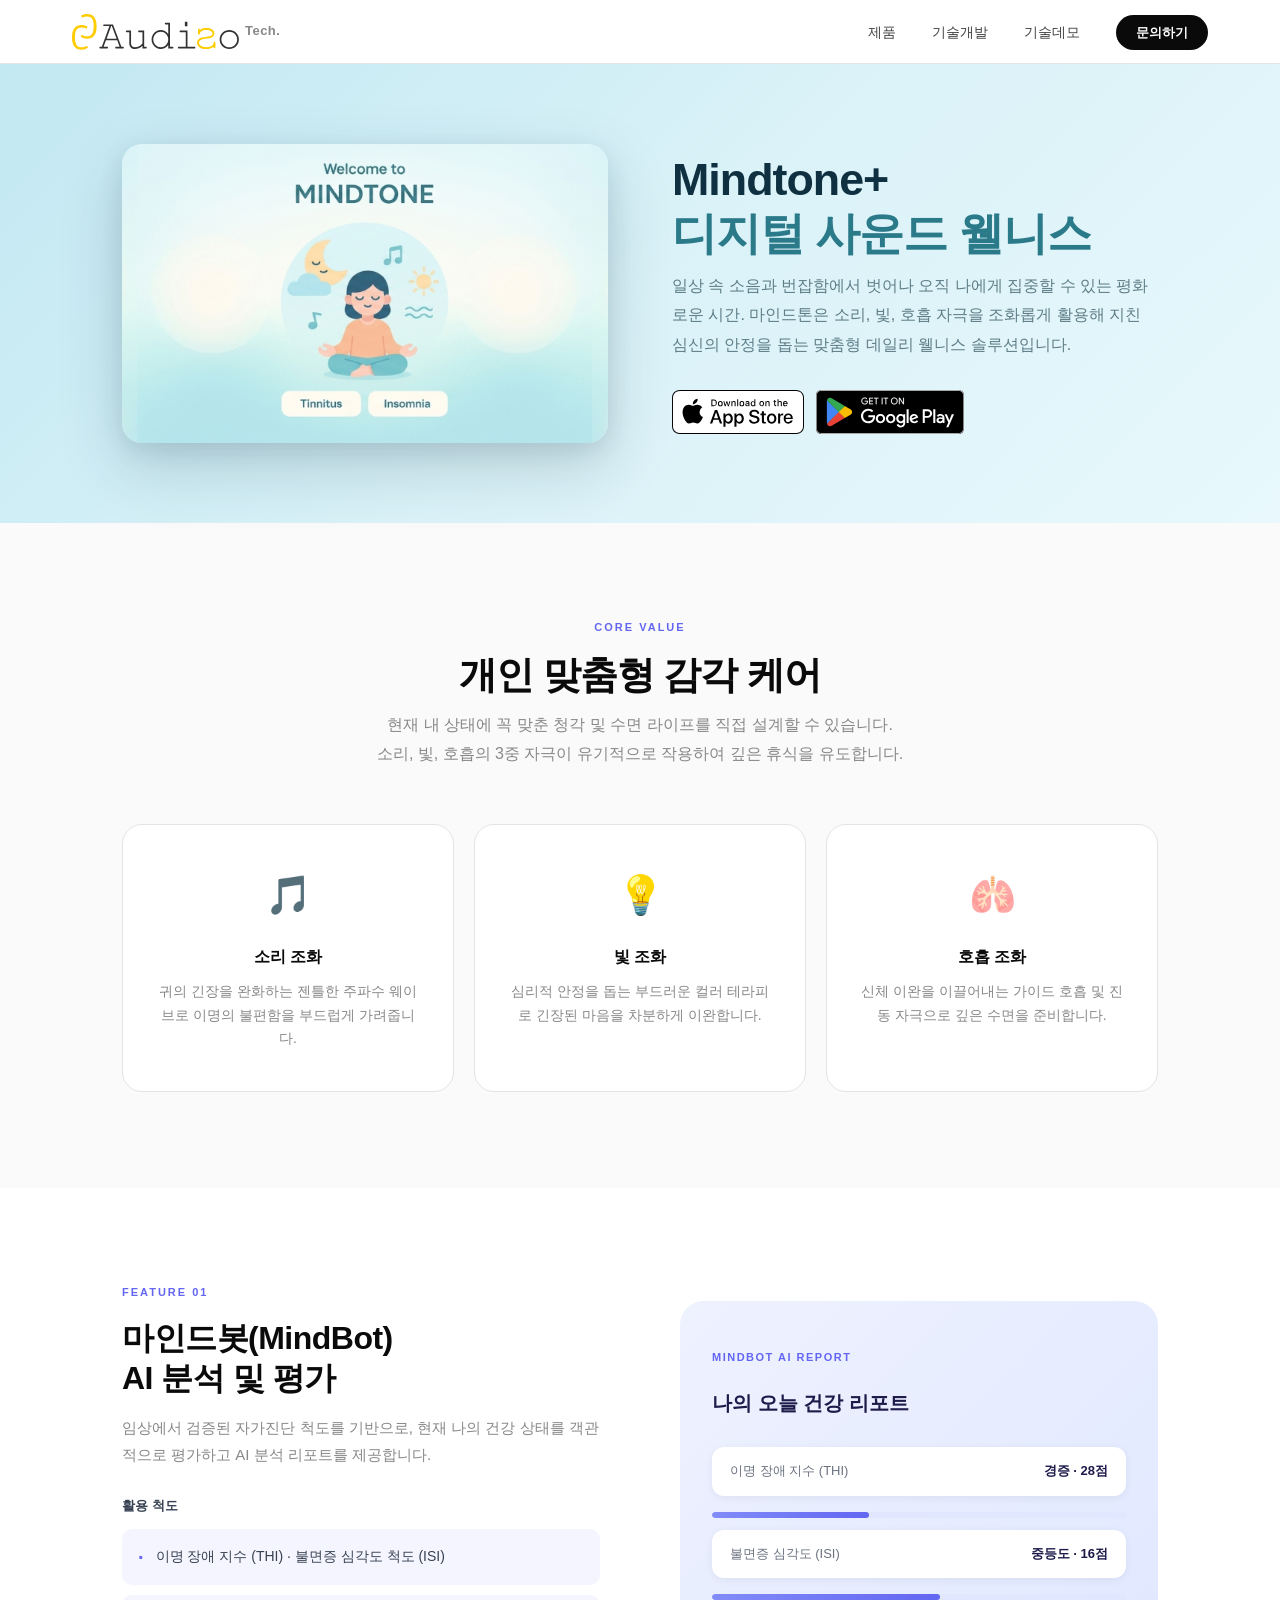
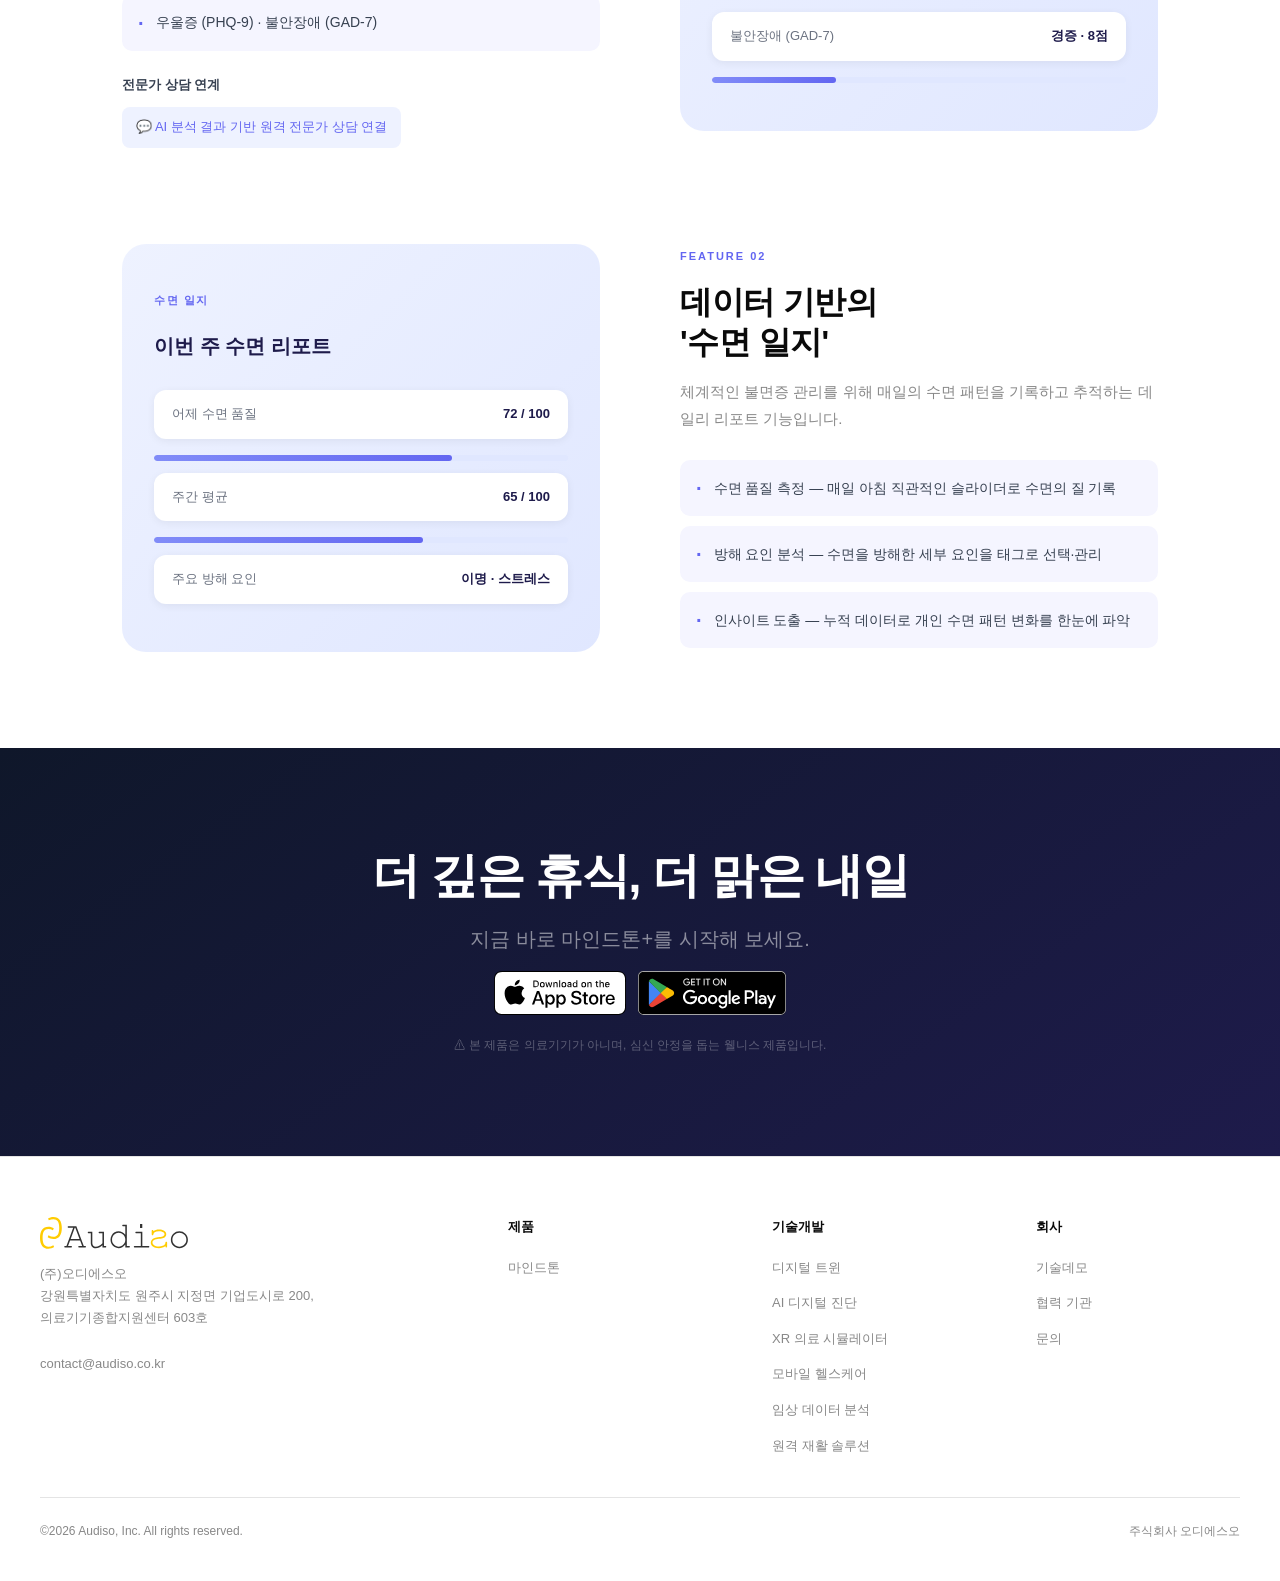
==== products/prod_mindtone.html @ 91a3b025 "Refactor product pages with shared CSS and update Mindtone hero/CTA - Extract shared product page st" ====
<!DOCTYPE html>
<html lang="ko">
<head>
  <meta charset="UTF-8" />
  <meta name="viewport" content="width=device-width, initial-scale=1.0" />
  <title>마인드톤 플러스 — Audiso</title>
  <link rel="stylesheet" href="../css/style.css" />
  <link rel="stylesheet" href="css/products.css" />
  <style>
    /* ── 히어로 ── */
    .mt-hero {
      background: linear-gradient(135deg, #c2e8f2 0%, #daf2f8 50%, #e8f8fc 100%);
      color: #1a3d4a;
      padding: 80px 20px;
    }
    .mt-hero .prod-hero-inner { align-items: center; }
    .mt-hero .prod-hero-img {
      border-radius: 20px;
      box-shadow: 0 24px 64px rgba(15, 48, 64, 0.18), 0 8px 24px rgba(15, 48, 64, 0.1);
    }
    .mt-hero .detail-back { color: rgba(26,61,74,0.45); }
    .mt-hero .detail-back:hover { color: #1a3d4a; }
    .mt-hero h1 {
      font-size: clamp(30px, 3.5vw, 46px); font-weight: 800;
      letter-spacing: -1px; line-height: 1.2; margin-bottom: 10px; color: #0f3040;
    }
    .mt-hero h1 span { color: #2b7a8a; }
    .mt-hero-desc {
      font-size: 16px; color: rgba(26,61,74,0.65);
      line-height: 1.85; margin-bottom: 30px;
    }
    .mt-store-btns { display: flex; gap: 12px; flex-wrap: wrap; align-items: center; }
    .mt-store-btn { display: inline-block; transition: opacity 0.2s; }
    .mt-store-btn:hover { opacity: 0.8; }
    .mt-store-btn img { height: 44px; display: block; }

    /* ── Core Value ── */
    .section-core { background: #fafafa; }
    .section-core .prod-eyebrow { color: #6366f1; }
    .prod-card.icon:hover { box-shadow: 0 8px 32px rgba(99,102,241,0.1); }

    /* ── Features ── */
    .section-features .prod-eyebrow { color: #6366f1; }
    .section-features .prod-split { margin-bottom: 96px; }
    .section-features .prod-split:last-child { margin-bottom: 0; }
    .section-features .prod-split-text p { margin-bottom: 28px; }
    .mt-scale-list { display: flex; flex-direction: column; gap: 10px; }
    .mt-scale-item {
      display: flex; align-items: center; gap: 12px;
      font-size: 14px; color: #374151;
      background: #f5f5ff; border-radius: 10px; padding: 12px 16px;
    }
    .mt-scale-item::before { content: "·"; color: #6366f1; font-size: 20px; font-weight: 700; flex-shrink: 0; }
    .mt-sub-title { font-size: 13px; font-weight: 700; color: #374151; margin: 24px 0 12px; }
    .mt-expert-tag {
      display: inline-flex; align-items: center; gap: 8px;
      font-size: 13px; color: #6366f1;
      background: #eef2ff; border-radius: 8px; padding: 10px 14px;
    }
    .mt-visual {
      background: linear-gradient(135deg, #eef2ff 0%, #e0e7ff 100%);
      border-radius: 24px; padding: 48px 32px;
      display: flex; flex-direction: column; gap: 12px;
      min-height: 340px; justify-content: center;
    }
    .mt-visual-tag {
      font-size: 11px; font-weight: 700; letter-spacing: 1.5px; text-transform: uppercase;
      color: #6366f1; margin-bottom: 8px;
    }
    .mt-visual-title { font-size: 20px; font-weight: 800; color: #1e1b4b; margin-bottom: 16px; }
    .mt-sleep-row {
      background: var(--white); border-radius: 12px; padding: 14px 18px;
      display: flex; justify-content: space-between; align-items: center;
      font-size: 13px; box-shadow: 0 2px 8px rgba(0,0,0,0.06);
    }
    .mt-sleep-row-label { color: #6b7280; font-weight: 500; }
    .mt-sleep-row-val { font-weight: 700; color: #1e1b4b; }
    .mt-bar-wrap { margin-top: 4px; }
    .mt-bar { height: 6px; background: #e0e7ff; border-radius: 99px; overflow: hidden; }
    .mt-bar-fill { height: 100%; background: linear-gradient(90deg, #818cf8, #6366f1); border-radius: 99px; }

    /* ── CTA ── */
    .mt-cta {
      background: linear-gradient(145deg, #0f172a 0%, #1e1b4b 100%);
      color: var(--white); padding: 100px 32px; text-align: center;
    }
    .mt-cta h2 {
      font-size: clamp(28px, 4vw, 48px); font-weight: 800;
      letter-spacing: -1.5px; line-height: 1.15; margin-bottom: 20px;
    }
    .mt-cta-sub { font-size: 20px; color: rgba(255,255,255,0.5); margin-bottom: 16px; }
    .mt-cta .mt-store-btns { justify-content: center; margin-bottom: 0; }
    .mt-disclaimer {
      margin-top: 20px; font-size: 12px; color: rgba(255,255,255,0.3);
      line-height: 1.7; margin-left: auto; margin-right: auto;
    }

    /* ── 반응형 ── */
    @media (max-width: 860px) {
      .section-features .prod-split { margin-bottom: 64px; }
    }
    @media (max-width: 600px) {
      .mt-hero { padding: 80px 0; }
      .mt-cta { padding: 72px 20px; }
      .mt-store-btns { flex-direction: column; }
    }
  </style>
</head>
<body>

  <nav></nav>

  <!-- 히어로 -->
  <section class="mt-hero">
    <div class="prod-hero-inner">
      <div class="prod-hero-img">
        <img src="../images/img_prod_mt.jpg" alt="마인드톤 플러스" />
      </div>
      <div>
        <h1>Mindtone+<br /><span>디지털 사운드 웰니스</span></h1>
          <p class="mt-hero-desc">일상 속 소음과 번잡함에서 벗어나 오직 나에게 집중할 수 있는 평화로운 시간. 마인드톤은 소리, 빛, 호흡 자극을 조화롭게 활용해 지친 심신의 안정을 돕는 맞춤형 데일리 웰니스 솔루션입니다.</p>
          <div class="mt-store-btns">
            <a href="#" class="mt-store-btn">
              <img src="../images/Download_on_the_App_Store_Badge.svg" alt="Download on the App Store" />
            </a>
            <a href="#" class="mt-store-btn">
              <img src="../images/GetItOnGooglePlay_Badge.svg" alt="Get it on Google Play" />
            </a>
          </div>
      </div>
      
    </div>
  </section>

  <!-- Section 1. Core Value -->
  <section class="section-core prod-section">
    <div class="prod-wrap">
      <div class="prod-header-center">
        <div class="prod-eyebrow">Core Value</div>
        <h2 class="prod-section-title">개인 맞춤형 감각 케어</h2>
        <p class="prod-section-desc">현재 내 상태에 꼭 맞춘 청각 및 수면 라이프를 직접 설계할 수 있습니다.</br> 소리, 빛, 호흡의 3중 자극이 유기적으로 작용하여 깊은 휴식을 유도합니다.</p>
      </div>
      <div class="prod-grid-3">
        <div class="prod-card icon">
          <div class="prod-card-icon">🎵</div>
          <h3>소리 조화</h3>
          <p>귀의 긴장을 완화하는 젠틀한 주파수 웨이브로 이명의 불편함을 부드럽게 가려줍니다.</p>
        </div>
        <div class="prod-card icon">
          <div class="prod-card-icon">💡</div>
          <h3>빛 조화</h3>
          <p>심리적 안정을 돕는 부드러운 컬러 테라피로 긴장된 마음을 차분하게 이완합니다.</p>
        </div>
        <div class="prod-card icon">
          <div class="prod-card-icon">🫁</div>
          <h3>호흡 조화</h3>
          <p>신체 이완을 이끌어내는 가이드 호흡 및 진동 자극으로 깊은 수면을 준비합니다.</p>
        </div>
      </div>
    </div>
  </section>

  <!-- Section 2. Key Features -->
  <section class="section-features prod-section">
    <div class="prod-wrap">

      <!-- Feature 01 -->
      <div class="prod-split">
        <div class="prod-split-text">
          <div class="prod-eyebrow">Feature 01</div>
          <h2>마인드봇(MindBot)<br />AI 분석 및 평가</h2>
          <p>임상에서 검증된 자가진단 척도를 기반으로, 현재 나의 건강 상태를 객관적으로 평가하고 AI 분석 리포트를 제공합니다.</p>
          <div class="mt-sub-title">활용 척도</div>
          <div class="mt-scale-list">
            <div class="mt-scale-item">이명 장애 지수 (THI) · 불면증 심각도 척도 (ISI)</div>
            <div class="mt-scale-item">우울증 (PHQ-9) · 불안장애 (GAD-7)</div>
          </div>
          <div class="mt-sub-title">전문가 상담 연계</div>
          <div class="mt-expert-tag">💬 AI 분석 결과 기반 원격 전문가 상담 연결</div>
        </div>
        <div class="mt-visual">
          <div class="mt-visual-tag">MindBot AI Report</div>
          <div class="mt-visual-title">나의 오늘 건강 리포트</div>
          <div class="mt-sleep-row">
            <span class="mt-sleep-row-label">이명 장애 지수 (THI)</span>
            <span class="mt-sleep-row-val">경증 · 28점</span>
          </div>
          <div class="mt-bar-wrap">
            <div class="mt-bar"><div class="mt-bar-fill" style="width:38%"></div></div>
          </div>
          <div class="mt-sleep-row">
            <span class="mt-sleep-row-label">불면증 심각도 (ISI)</span>
            <span class="mt-sleep-row-val">중등도 · 16점</span>
          </div>
          <div class="mt-bar-wrap">
            <div class="mt-bar"><div class="mt-bar-fill" style="width:55%"></div></div>
          </div>
          <div class="mt-sleep-row">
            <span class="mt-sleep-row-label">불안장애 (GAD-7)</span>
            <span class="mt-sleep-row-val">경증 · 8점</span>
          </div>
          <div class="mt-bar-wrap">
            <div class="mt-bar"><div class="mt-bar-fill" style="width:30%"></div></div>
          </div>
        </div>
      </div>

      <!-- Feature 02 -->
      <div class="prod-split reverse">
        <div class="prod-split-text">
          <div class="prod-eyebrow">Feature 02</div>
          <h2>데이터 기반의<br />'수면 일지'</h2>
          <p>체계적인 불면증 관리를 위해 매일의 수면 패턴을 기록하고 추적하는 데일리 리포트 기능입니다.</p>
          <div class="mt-scale-list">
            <div class="mt-scale-item">수면 품질 측정 — 매일 아침 직관적인 슬라이더로 수면의 질 기록</div>
            <div class="mt-scale-item">방해 요인 분석 — 수면을 방해한 세부 요인을 태그로 선택·관리</div>
            <div class="mt-scale-item">인사이트 도출 — 누적 데이터로 개인 수면 패턴 변화를 한눈에 파악</div>
          </div>
        </div>
        <div class="mt-visual">
          <div class="mt-visual-tag">수면 일지</div>
          <div class="mt-visual-title">이번 주 수면 리포트</div>
          <div class="mt-sleep-row">
            <span class="mt-sleep-row-label">어제 수면 품질</span>
            <span class="mt-sleep-row-val">72 / 100</span>
          </div>
          <div class="mt-bar-wrap">
            <div class="mt-bar"><div class="mt-bar-fill" style="width:72%"></div></div>
          </div>
          <div class="mt-sleep-row">
            <span class="mt-sleep-row-label">주간 평균</span>
            <span class="mt-sleep-row-val">65 / 100</span>
          </div>
          <div class="mt-bar-wrap">
            <div class="mt-bar"><div class="mt-bar-fill" style="width:65%"></div></div>
          </div>
          <div class="mt-sleep-row">
            <span class="mt-sleep-row-label">주요 방해 요인</span>
            <span class="mt-sleep-row-val">이명 · 스트레스</span>
          </div>
        </div>
      </div>

    </div>
  </section>

  <!-- CTA -->
  <section class="mt-cta">
    <h2>더 깊은 휴식, 더 맑은 내일</h2>
    <p class="mt-cta-sub">지금 바로 마인드톤+를 시작해 보세요.</p>
    <div class="mt-store-btns">
      <a href="#" class="mt-store-btn">
        <img src="../images/Download_on_the_App_Store_Badge.svg" alt="Download on the App Store" />
      </a>
      <a href="#" class="mt-store-btn">
        <img src="../images/GetItOnGooglePlay_Badge.svg" alt="Get it on Google Play" />
      </a>
    </div>
    <p class="mt-disclaimer">⚠ 본 제품은 의료기기가 아니며, 심신 안정을 돕는 웰니스 제품입니다.</p>
  </section>

  <footer></footer>
  <script src="../js/components.js"></script>
</body>
</html>
---- css/style.css ----
*, *::before, *::after { box-sizing: border-box; margin: 0; padding: 0; }

:root {
  --black: #0a0a0a;
  --white: #ffffff;
  --gray-50: #f9f9f9;
  --gray-100: #f2f2f2;
  --gray-200: #e4e4e4;
  --gray-500: #888888;
  --gray-700: #444444;
  --accent: #F5B600;
  --accent-dark: #C99200;
  --radius: 12px;
  --font: 'Pretendard', 'Noto Sans KR', -apple-system, BlinkMacSystemFont, sans-serif;
}

html { scroll-behavior: smooth; }

body {
  font-family: var(--font);
  color: var(--black);
  background: var(--white);
  line-height: 1.6;
  -webkit-font-smoothing: antialiased;
}

/* ── NAV ── */
nav {
  position: sticky;
  top: 0;
  z-index: 100;
  background: rgba(255,255,255,0.92);
  backdrop-filter: blur(12px);
  border-bottom: 1px solid var(--gray-200);
  height: 64px;
  display: flex;
  align-items: center;
}

.nav-inner {
  max-width: 1200px;
  width: 100%;
  margin: 0 auto;
  padding: 0 32px;
  display: flex;
  align-items: center;
  justify-content: space-between;
}

.logo {
  display: flex;
  align-items: center;
  text-decoration: none;
  flex-shrink: 0;
}

.logo img {
  height: 36px;
  width: auto;
  display: block;
}

.footer-brand .logo img { height: 32px; }

.logo-tag {
  font-size: 13px;
  font-weight: 700;
  letter-spacing: 0.5px;
  color: var(--gray-500);
  margin-left: 6px;
}

.nav-links {
  display: flex;
  gap: 36px;
  list-style: none;
}

.nav-links a {
  font-size: 14px;
  font-weight: 500;
  color: var(--gray-700);
  text-decoration: none;
  transition: color 0.2s;
}

.nav-links a:hover { color: var(--black); }

.nav-cta {
  background: var(--black);
  color: var(--white) !important;
  padding: 10px 20px;
  border-radius: 100px;
  font-size: 13px !important;
  font-weight: 600 !important;
  transition: background 0.2s !important;
}

.nav-cta:hover { background: var(--gray-700) !important; }

/* ── 햄버거 버튼 ── */
.nav-hamburger {
  display: none;
  flex-direction: column;
  justify-content: center;
  gap: 5px;
  width: 40px;
  height: 40px;
  padding: 8px;
  background: none;
  border: none;
  cursor: pointer;
  border-radius: 8px;
  transition: background 0.2s;
}
.nav-hamburger:hover { background: var(--gray-100); }
.nav-hamburger span {
  display: block;
  width: 100%;
  height: 2px;
  background: var(--black);
  border-radius: 2px;
  transition: transform 0.3s, opacity 0.3s;
  transform-origin: center;
}
.nav-hamburger.open span:nth-child(1) { transform: translateY(7px) rotate(45deg); }
.nav-hamburger.open span:nth-child(2) { opacity: 0; transform: scaleX(0); }
.nav-hamburger.open span:nth-child(3) { transform: translateY(-7px) rotate(-45deg); }

/* ── 모바일 드로어 & 오버레이 ── */
.nav-overlay {
  display: none;
  position: fixed;
  inset: 0;
  background: rgba(0,0,0,0.35);
  z-index: 200;
  opacity: 0;
  pointer-events: none;
  transition: opacity 0.3s;
}
.nav-overlay.open { opacity: 1; pointer-events: auto; }

.nav-drawer {
  display: none;
  position: fixed;
  top: 0;
  right: 0;
  width: 72vw;
  max-width: 300px;
  height: 100dvh;
  background: var(--white);
  z-index: 201;
  padding: 80px 32px 40px;
  transform: translateX(100%);
  transition: transform 0.35s cubic-bezier(0.4,0,0.2,1);
  box-shadow: -4px 0 24px rgba(0,0,0,0.12);
}
.nav-drawer.open { transform: translateX(0); }
.nav-drawer ul {
  list-style: none;
  display: flex;
  flex-direction: column;
  gap: 0;
}
.nav-drawer ul li { border-bottom: 1px solid var(--gray-200); }
.nav-drawer ul li:first-child { border-top: 1px solid var(--gray-200); }
.nav-drawer ul li a {
  display: block;
  padding: 18px 4px;
  font-size: 16px;
  font-weight: 500;
  color: var(--gray-700);
  text-decoration: none;
  transition: color 0.2s;
}
.nav-drawer ul li a:hover { color: var(--black); }

/* ── HERO ── */
.hero-wrap {
  position: relative;
  overflow: hidden;
  min-height: 92vh;
}

.hero-video {
  position: absolute;
  inset: 0;
  width: 100%;
  height: 100%;
  object-fit: cover;
  z-index: 0;
}

.hero-vignette {
  position: absolute;
  inset: 0;
  z-index: 1;
  background: radial-gradient(ellipse at center,
    rgba(0,0,0,0.15) 0%,
    rgba(0,0,0,0.55) 60%,
    rgba(0,0,0,0.82) 100%);
}

.hero-scanlines {
  position: absolute;
  inset: 0;
  z-index: 2;
  background: repeating-linear-gradient(
    to bottom,
    transparent 0px,
    transparent 3px,
    rgba(0,0,0,0.08) 3px,
    rgba(0,0,0,0.08) 4px
  );
  pointer-events: none;
}

.hero {
  position: relative;
  z-index: 3;
  min-height: 92vh;
  display: flex;
  align-items: flex-start;
  padding: 140px 32px 180px;
  max-width: 1200px;
  margin: 0 auto;
}

.hero-content { max-width: 780px; }

.hero-tag {
  display: inline-block;
  font-size: 12px;
  font-weight: 700;
  letter-spacing: 2px;
  text-transform: uppercase;
  color: var(--accent);
  margin-bottom: 28px;
}

.hero h1 {
  font-size: clamp(44px, 6vw, 80px);
  font-weight: 800;
  line-height: 1.08;
  letter-spacing: -2px;
  color: var(--white);
  margin-bottom: 28px;
  text-shadow: 0 2px 20px rgba(0,0,0,0.3);
}

.hero h1 em {
  font-style: normal;
  color: var(--accent);
}

.hero p {
  font-size: 18px;
  color: rgba(255,255,255,0.82);
  max-width: 560px;
  margin-bottom: 44px;
  line-height: 1.75;
}

.hero-actions {
  display: flex;
  gap: 16px;
  align-items: center;
  flex-wrap: wrap;
}

.hero .btn-ghost {
  color: var(--white);
}

.hero .btn-ghost:hover {
  color: var(--accent);
}

/* ── BUTTONS ── */
.btn-primary {
  background: var(--black);
  color: var(--white);
  padding: 16px 32px;
  border-radius: 100px;
  font-size: 15px;
  font-weight: 600;
  text-decoration: none;
  transition: background 0.2s, transform 0.15s;
  display: inline-block;
}

.btn-primary:hover { background: var(--gray-700); transform: translateY(-1px); }

.btn-ghost {
  color: var(--black);
  font-size: 15px;
  font-weight: 600;
  text-decoration: none;
  display: flex;
  align-items: center;
  gap: 8px;
  transition: gap 0.2s;
}

.btn-ghost:hover { gap: 14px; }

.btn-accent {
  background: var(--accent);
  color: var(--black);
  padding: 16px 36px;
  border-radius: 100px;
  font-size: 15px;
  font-weight: 700;
  text-decoration: none;
  display: inline-block;
  transition: background 0.2s, transform 0.15s;
}

.btn-accent:hover { background: var(--accent-dark); transform: translateY(-1px); }

/* ── STATS ── */
.stats {
  position: absolute;
  bottom: 0;
  left: 0;
  right: 0;
  z-index: 2;
}

.stats-inner {
  max-width: 1200px;
  margin: 0 auto;
  padding: 0 32px;
  display: grid;
  grid-template-columns: repeat(3, 1fr);
}

.stat {
  padding: 32px 0;
  text-align: center;
}

.stat-number {
  font-size: 40px;
  font-weight: 800;
  letter-spacing: -2px;
  line-height: 1;
  margin-bottom: 6px;
  color: var(--white);
}

.stat-label {
  font-size: 13px;
  color: rgba(255,255,255,0.6);
  font-weight: 500;
}

/* ── SECTION COMMON ── */
section { padding: 100px 32px; }

.section-inner { max-width: 1200px; margin: 0 auto; }

.section-label {
  font-size: 12px;
  font-weight: 700;
  letter-spacing: 2px;
  text-transform: uppercase;
  color: var(--gray-500);
  margin-bottom: 20px;
}

.section-title {
  font-size: clamp(24px, 3vw, 40px);
  font-weight: 800;
  letter-spacing: -1.5px;
  line-height: 1.1;
  margin-bottom: 56px;
}

/* ── SERVICES ── */
.services-grid {
  display: grid;
  grid-template-columns: repeat(3, 1fr);
  gap: 20px;
}

.service-card {
  position: relative;
  padding: 48px 40px;
  border-radius: 0;
  background-size: cover;
  background-position: center;
  overflow: hidden;
  transition: box-shadow 0.2s, transform 0.15s;
}

.service-card::before {
  content: '';
  position: absolute;
  inset: 0;
  background: rgba(10,10,10,0.72);
  transition: background 0.3s;
}

.service-card:hover::before {
  background: rgba(10,10,10,0.58);
}

.service-card:hover {
  transform: translateY(-3px);
}

.service-card h3,
.service-card p {
  position: relative;
  z-index: 1;
}

.service-card h3 {
  font-size: 20px;
  font-weight: 700;
  margin-bottom: 12px;
  letter-spacing: -0.5px;
  color: var(--white);
}

.service-card p {
  font-size: 14px;
  color: rgba(255,255,255,0.75);
  line-height: 1.7;
}

/* ── FEATURED PRODUCT ── */
.product-section {
  background: #F3EDE3;
  color: #1a1010;
  position: relative;
}

#product-canvas {
  position: absolute;
  inset: 0;
  width: 100%;
  height: 100%;
  display: block;
  z-index: 0;
}

.product-section .product-inner {
  position: relative;
  z-index: 1;
}

.product-inner {
  max-width: 1200px;
  margin: 0 auto;
  display: grid;
  grid-template-columns: 1fr 1fr;
  gap: 80px;
  align-items: center;
}


.product-title-img {
  display: block;
  height: 112px;
  width: auto;
  margin-bottom: 24px;
}

.product-inner h2 {
  font-size: clamp(28px, 3vw, 44px);
  font-weight: 800;
  letter-spacing: -2px;
  line-height: 1.1;
  margin-bottom: 24px;
}

.product-inner p {
  font-size: 16px;
  font-weight: 700;
  color: rgba(26,16,16,0.65);
  line-height: 1.8;
  margin-bottom: 36px;
}

.product-badge {
  display: inline-flex;
  align-items: center;
  justify-content: center;
  background: #D42A2A;
  color: #fff;
  font-size: 11px;
  font-weight: 800;
  letter-spacing: 0.5px;
  text-transform: uppercase;
  text-align: center;
  line-height: 1.4;
  width: 80px;
  height: 80px;
  border-radius: 50%;
  margin-bottom: 32px;
}

.product-visual {
  position: relative;
  height: 520px;
  overflow: visible;
}

@keyframes float-a {
  0%, 100% { transform: translateY(0px); }
  50%       { transform: translateY(-9px); }
}

@keyframes float-b {
  0%, 100% { transform: translateY(0px); }
  50%       { transform: translateY(-7px); }
}

@keyframes float-c {
  0%, 100% { transform: translateX(-50%) translateY(0px); }
  50%       { transform: translateX(-50%) translateY(-8px); }
}

.float-img {
  position: absolute;
  width: 48%;
  filter: drop-shadow(0 24px 16px rgba(0,0,0,0.2));
}

.float-img-1 {
  top: 0;
  left: 50%;
  transform: translateX(-50%);
  animation: float-c 5s ease-in-out infinite;
  animation-delay: 0s;
}

.float-img-2 {
  bottom: 0;
  left: 0;
  animation: float-a 6.5s ease-in-out infinite;
  animation-delay: -2.1s;
}

.float-img-3 {
  bottom: 0;
  right: 0;
  animation: float-b 5.8s ease-in-out infinite;
  animation-delay: -4.3s;
}

.product-visual .placeholder-icon { font-size: 80px; }


.product-features {
  list-style: none;
  display: flex;
  flex-direction: column;
  gap: 14px;
}

.product-features li {
  display: flex;
  align-items: flex-start;
  gap: 12px;
  font-size: 15px;
  color: rgba(26,16,16,0.8);
}

.product-features li::before {
  content: '✓';
  color: #D42A2A;
  font-weight: 700;
  flex-shrink: 0;
  margin-top: 1px;
}

/* ── PRODUCTS ── */
.products-grid {
  display: grid;
  grid-template-columns: repeat(3, 1fr);
  gap: 20px;
}

.product-card {
  background: var(--white);
  padding: 0;
  border-radius: 16px;
  box-shadow: 0 4px 24px rgba(0,0,0,0.07);
  transition: box-shadow 0.2s, transform 0.15s;
  overflow: hidden;
}

.product-card:hover {
  box-shadow: 0 8px 40px rgba(0,0,0,0.12);
  transform: translateY(-3px);
}

.product-card-img {
  width: 100%;
  aspect-ratio: 16 / 9;
  overflow: hidden;
}

.product-card-img img {
  width: 100%;
  height: 100%;
  object-fit: cover;
  display: block;
  transition: transform 0.4s ease;
}

.product-card:hover .product-card-img img {
  transform: scale(1.04);
}

.product-card h3,
.product-card p,
.product-card .btn-card-detail {
  margin-left: 32px;
  margin-right: 32px;
}

.product-card .btn-card-detail {
  margin-bottom: 32px;
}

.product-card h3 {
  font-size: 18px;
  font-weight: 800;
  letter-spacing: -0.4px;
  margin-top: 28px;
  margin-bottom: 12px;
  color: var(--black);
}

.product-card p {
  font-size: 13px;
  color: var(--gray-500);
  line-height: 1.7;
  margin-bottom: 24px;
}

.btn-card-detail {
  display: inline-flex;
  flex-direction: column;
  align-items: center;
  justify-content: center;
  width: 65px;
  height: 65px;
  border-radius: 50%;
  background: var(--accent);
  color: var(--black);
  text-decoration: none;
  font-size: 12px;
  font-weight: 700;
  line-height: 1.4;
  text-align: center;
  transition: background 0.2s, transform 0.15s;
}

.btn-card-detail:hover {
  background: var(--accent-dark);
  transform: translateY(-2px);
}

/* ── PROJECTS ── */
.projects-grid {
  display: grid;
  grid-template-columns: repeat(2, 1fr);
  gap: 24px;
}

.project-card {
  border: 1px solid var(--gray-200);
  border-radius: 0;
  overflow: hidden;
  transition: box-shadow 0.2s, transform 0.15s;
  cursor: pointer;
}

.project-card:hover {
  box-shadow: 0 12px 40px rgba(0,0,0,0.1);
  transform: translateY(-4px);
}

.project-thumb {
  height: 200px;
  background: linear-gradient(135deg, var(--gray-100) 0%, var(--gray-200) 100%);
  display: flex;
  align-items: center;
  justify-content: center;
  overflow: hidden;
}

.project-thumb img {
  width: 100%;
  height: 100%;
  object-fit: cover;
}

.project-thumb .placeholder-icon { font-size: 52px; }

.project-body { padding: 28px; }

.project-tag {
  font-size: 11px;
  font-weight: 700;
  letter-spacing: 1.5px;
  text-transform: uppercase;
  color: var(--accent-dark);
  margin-bottom: 10px;
}

.project-body h3 {
  font-size: 17px;
  font-weight: 700;
  letter-spacing: -0.3px;
  margin-bottom: 10px;
  line-height: 1.4;
}

.project-body p {
  font-size: 13px;
  color: var(--gray-500);
  line-height: 1.65;
}

/* ── TECH DEMO ── */
#demo { text-align: center; }
#demo .product-card {
  display: flex;
  flex-direction: column;
  align-items: center;
  border-radius: 16px;
}
#demo .product-card h3,
#demo .product-card p {
  margin-left: 0;
  margin-right: 0;
  padding-left: 32px;
  padding-right: 32px;
  width: 100%;
  box-sizing: border-box;
}
#demo .product-card .btn-card-detail {
  margin-left: 0;
  margin-right: 0;
}

.demo-card-img {
  display: flex;
  align-items: center;
  justify-content: center;
  height: 200px;
  padding: 32px 32px 24px;
}
.demo-card-img img {
  max-height: 100%;
  width: auto;
  display: block;
  object-fit: contain;
}

.demo-grid {
  display: grid;
  grid-template-columns: 1fr 1fr;
  gap: 24px;
}

/* ── PARTNERS ── */
.partners-section { background: var(--gray-50); text-align: center; }

.partners-grid {
  display: grid;
  grid-template-columns: repeat(5, 1fr);
  gap: 0;
}

.partner-item {
  padding: 28px 24px;
  display: flex;
  align-items: center;
  justify-content: center;
  border: 1px solid var(--gray-200);
  margin: -1px 0 0 -1px;
}

.partner-item img {
  max-width: 100%;
  max-height: 48px;
  width: auto;
  height: auto;
  display: block;
  object-fit: contain;
  filter: grayscale(100%) opacity(0.6);
  transition: filter 0.25s;
}

.partner-item:hover img {
  filter: grayscale(0%) opacity(1);
}

/* ── CTA ── */
.cta-section {
  background: #06060a;
  color: var(--white);
  position: relative;
  overflow: hidden;
}

#cta-canvas {
  position: absolute;
  inset: 0;
  width: 100%;
  height: 100%;
  display: block;
  z-index: 0;
}

.cta-section .cta-inner {
  position: relative;
  z-index: 1;
}

.cta-inner {
  max-width: 700px;
  margin: 0 auto;
  text-align: center;
}

.cta-inner h2 {
  font-size: clamp(28px, 3.5vw, 46px);
  font-weight: 800;
  letter-spacing: -2px;
  margin-bottom: 20px;
  color: var(--white);
}

.cta-inner p {
  font-size: 17px;
  color: rgba(255,255,255,0.6);
  margin-bottom: 44px;
  line-height: 1.75;
}

/* ── FOOTER ── */
footer {
  border-top: 1px solid var(--gray-200);
  padding: 60px 32px 40px;
}

.footer-inner {
  max-width: 1200px;
  margin: 0 auto;
  display: grid;
  grid-template-columns: 2fr 1fr 1fr 1fr;
  gap: 60px;
}

.footer-brand .logo { display: block; margin-bottom: 14px; }

.footer-brand p {
  font-size: 13px;
  color: var(--gray-500);
  line-height: 1.7;
  margin-bottom: 24px;
}

.footer-col h4 {
  font-size: 13px;
  font-weight: 700;
  margin-bottom: 16px;
  color: var(--black);
}

.footer-col ul { list-style: none; display: flex; flex-direction: column; gap: 10px; }

.footer-col a {
  font-size: 13px;
  color: var(--gray-500);
  text-decoration: none;
  transition: color 0.2s;
}

.footer-col a:hover { color: var(--black); }

.footer-bottom {
  max-width: 1200px;
  margin: 40px auto 0;
  padding-top: 24px;
  border-top: 1px solid var(--gray-200);
  display: flex;
  justify-content: space-between;
  align-items: center;
}

.footer-bottom p {
  font-size: 12px;
  color: var(--gray-500);
}

/* ── RESPONSIVE ── */
@media (max-width: 900px) {
  .stats-inner { grid-template-columns: repeat(3, 1fr); }
  .services-grid { grid-template-columns: 1fr; }
  .product-inner { grid-template-columns: 1fr; gap: 40px; }
  .product-visual {
    height: auto;
    display: flex;
    flex-direction: column;
    align-items: center;
    gap: 32px;
  }
  .float-img {
    position: relative;
    width: 72%;
    top: auto; bottom: auto; left: auto; right: auto;
    transform: none;
  }
  .float-img-1 { left: auto; animation: float-a 5s ease-in-out infinite; animation-delay: 0s; }
  .float-img-2 { animation: float-b 6.5s ease-in-out infinite; animation-delay: -2.1s; }
  .float-img-3 { animation: float-a 5.8s ease-in-out infinite; animation-delay: -4.3s; }
  .demo-grid { grid-template-columns: 1fr; }
  .partners-grid { grid-template-columns: repeat(3, 1fr); }
  .footer-inner { grid-template-columns: 1fr 1fr; gap: 40px; }
}

@media (max-width: 600px) {
  nav { height: 56px; }
  .nav-links { display: none; }
  .nav-hamburger { display: flex; }
  .nav-overlay { display: block; }
  .nav-drawer { display: block; }
  .hero { padding: 60px 20px; min-height: auto; }
  section { padding: 72px 20px; }
  .stats-inner { grid-template-columns: repeat(3, 1fr); }
  .projects-grid { grid-template-columns: 1fr; }
  .products-grid { grid-template-columns: 1fr; }
  .demo-grid { grid-template-columns: 1fr; }
  .partners-grid { grid-template-columns: repeat(2, 1fr); }
  .footer-inner { grid-template-columns: 1fr; gap: 32px; }
  .footer-bottom { flex-direction: column; gap: 8px; text-align: center; }
  .product-title-img { height: 67px; }
}
---- products/css/products.css ----
/* ── products/css/products.css — 제품 페이지 공통 스타일 ── */

/* 컨테이너 */
.prod-wrap { max-width: 1100px; margin: 0 auto; padding: 0 32px; }

/* 섹션 기본 패딩 */
.prod-section { padding: 96px 0; }

/* 히어로 그리드 */
.prod-hero-inner {
  max-width: 1100px; margin: 0 auto; padding: 0 32px;
  display: grid; grid-template-columns: 1fr 1fr;
  gap: 64px; align-items: center;
}

/* 히어로 이미지 */
.prod-hero-img { border-radius: 16px; overflow: hidden; }
.prod-hero-img img { width: 100%; display: block; }

/* 아이볼로 레이블 */
.prod-eyebrow {
  font-size: 11px; font-weight: 700;
  letter-spacing: 2px; text-transform: uppercase;
  margin-bottom: 16px;
}

/* 섹션 헤더 */
.prod-section-title {
  font-size: clamp(26px, 3vw, 40px); font-weight: 800;
  letter-spacing: -1px; line-height: 1.15; margin-bottom: 14px;
}
.prod-section-desc { font-size: 16px; color: var(--gray-500); line-height: 1.8; }

.prod-header-center { text-align: center; margin-bottom: 56px; }
.prod-header-center .prod-section-title { margin-bottom: 14px; }
.prod-header-center .prod-section-desc { max-width: 800px; margin: 0 auto; }

/* 2단 분할 레이아웃 */
.prod-split { display: grid; grid-template-columns: 1fr 1fr; gap: 80px; align-items: center; }
.prod-split.reverse { direction: rtl; }
.prod-split.reverse > * { direction: ltr; }
.prod-split-text h2 {
  font-size: clamp(24px, 2.5vw, 36px); font-weight: 800;
  letter-spacing: -0.5px; line-height: 1.25; margin-bottom: 16px;
}
.prod-split-text p { font-size: 15px; color: var(--gray-500); line-height: 1.8; margin-bottom: 16px; }
.prod-split-img img { width: 100%; border-radius: 16px; display: block; }

/* 체크리스트 */
.prod-list { list-style: none; display: flex; flex-direction: column; gap: 12px; margin-top: 16px; }
.prod-list li { display: flex; align-items: flex-start; gap: 10px; font-size: 14px; color: var(--gray-600, #444); }
.prod-list li::before { content: "✓"; color: var(--accent); font-weight: 700; flex-shrink: 0; }

/* 3컬럼 카드 그리드 */
.prod-grid-3 { display: grid; grid-template-columns: repeat(3, 1fr); gap: 20px; }

/* 일반 카드 */
.prod-card {
  background: var(--white); border: 1px solid var(--gray-200);
  border-radius: var(--radius); padding: 32px 28px;
  transition: box-shadow 0.2s;
}
.prod-card:hover { box-shadow: 0 4px 20px rgba(0,0,0,0.07); }
.prod-card h3, .prod-card h4 { font-size: 16px; font-weight: 800; margin-bottom: 10px; }
.prod-card p { font-size: 14px; color: var(--gray-500); line-height: 1.7; }

/* 아이콘 카드 */
.prod-card.icon { text-align: center; border-radius: 20px; padding: 40px 32px; }
.prod-card-icon { font-size: 38px; margin-bottom: 18px; }

/* 다크 카드 */
.prod-dark-card {
  background: rgba(255,255,255,0.05); border: 1px solid rgba(255,255,255,0.08);
  border-radius: 16px; padding: 36px 32px;
}
.prod-dark-card h3 { font-size: 18px; font-weight: 800; margin-bottom: 12px; }
.prod-dark-card p { font-size: 14px; color: rgba(255,255,255,0.55); line-height: 1.7; }

/* 다크 섹션 */
.prod-dark { background: var(--black); color: var(--white); }

/* 반응형 */
@media (max-width: 900px) {
  .prod-hero-inner { grid-template-columns: 1fr; gap: 40px; }
  .prod-split { grid-template-columns: 1fr; gap: 40px; }
  .prod-split.reverse { direction: ltr; }
  .prod-grid-3 { grid-template-columns: repeat(2, 1fr); }
  .prod-section { padding: 72px 0; }
}
@media (max-width: 600px) {
  .prod-wrap { padding: 0 20px; }
  .prod-hero-inner { padding: 0 20px; }
  .prod-grid-3 { grid-template-columns: 1fr; }
  .prod-section { padding: 56px 0; }
}
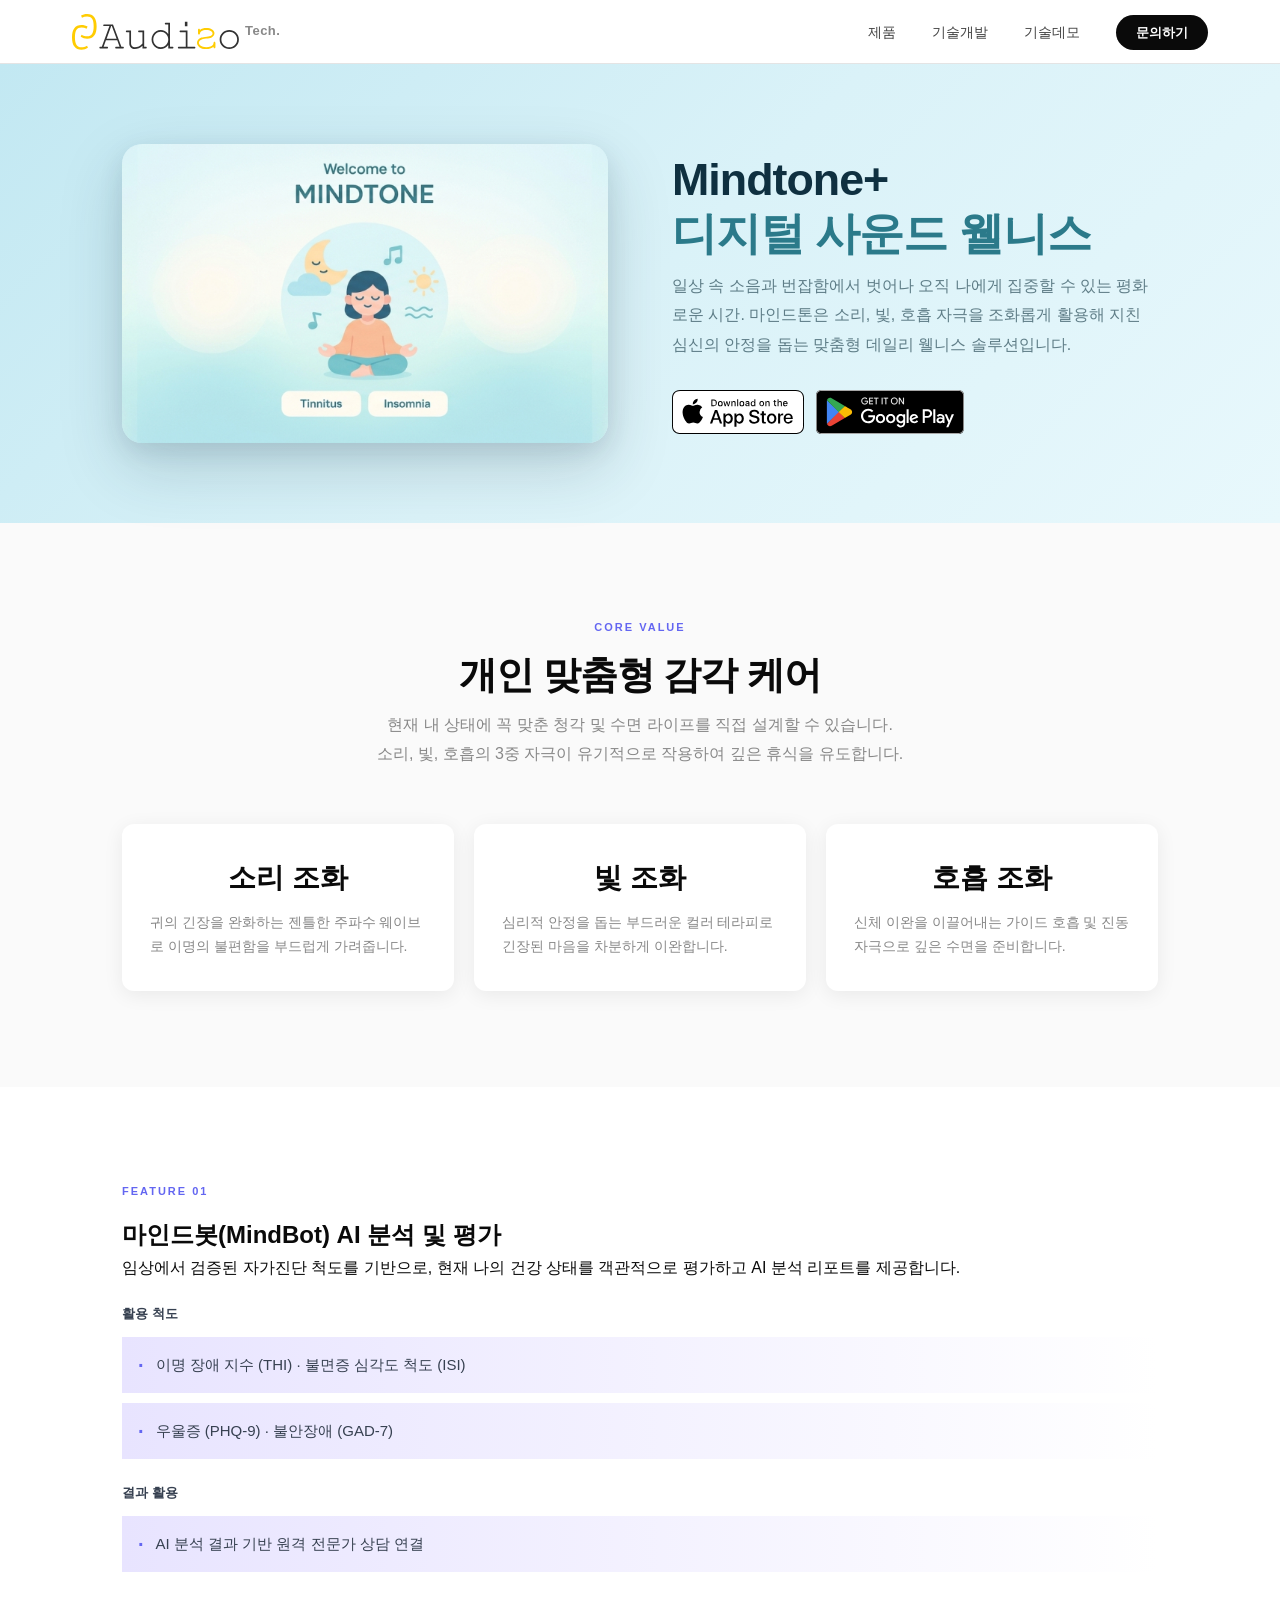
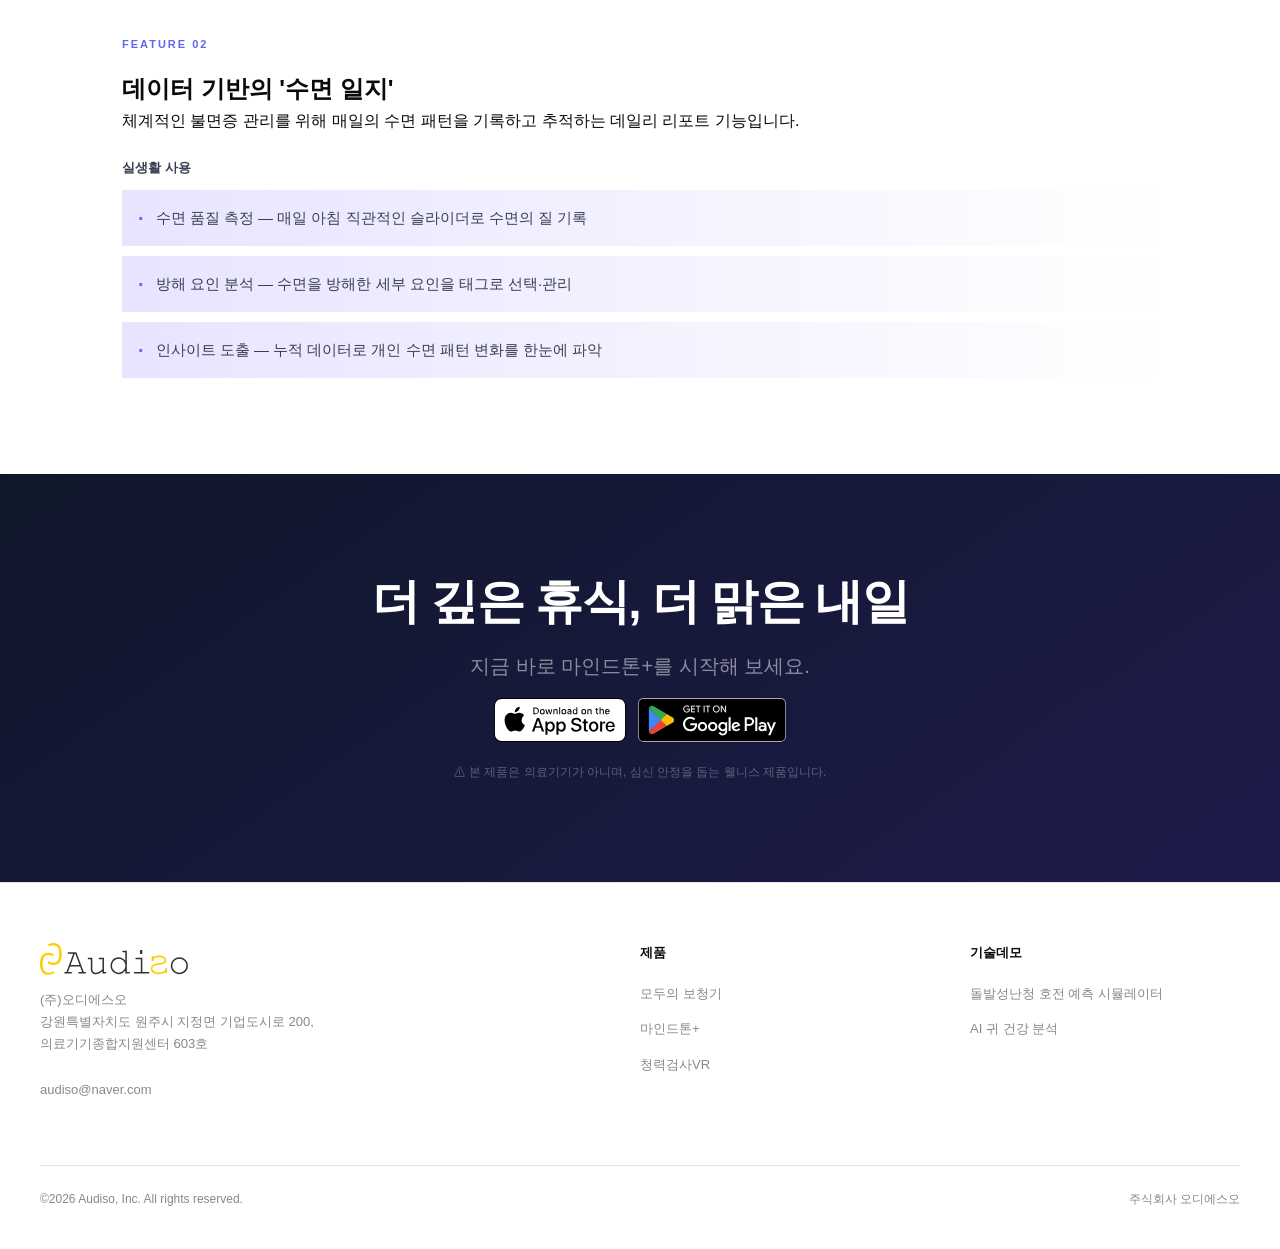
==== commit 62fb803f: "Refactor mindtone page and clean up product styles - Remove prod-card-icon elements and styles from " ====
--- a/products/prod_mindtone.html
+++ b/products/prod_mindtone.html
@@ -41,43 +41,16 @@
 
     /* ── Features ── */
     .section-features .prod-eyebrow { color: #6366f1; }
-    .section-features .prod-split { margin-bottom: 96px; }
-    .section-features .prod-split:last-child { margin-bottom: 0; }
-    .section-features .prod-split-text p { margin-bottom: 28px; }
+    .section-features .mt-feature { margin-bottom: 64px; }
+    .section-features .mt-feature:last-child { margin-bottom: 0; }
     .mt-scale-list { display: flex; flex-direction: column; gap: 10px; }
     .mt-scale-item {
       display: flex; align-items: center; gap: 12px;
-      font-size: 14px; color: #374151;
-      background: #f5f5ff; border-radius: 10px; padding: 12px 16px;
+      font-size: 15px; color: #374151;
+      background: linear-gradient(90deg, #e8e4ff 0%, transparent 100%); padding: 12px 16px;
     }
     .mt-scale-item::before { content: "·"; color: #6366f1; font-size: 20px; font-weight: 700; flex-shrink: 0; }
     .mt-sub-title { font-size: 13px; font-weight: 700; color: #374151; margin: 24px 0 12px; }
-    .mt-expert-tag {
-      display: inline-flex; align-items: center; gap: 8px;
-      font-size: 13px; color: #6366f1;
-      background: #eef2ff; border-radius: 8px; padding: 10px 14px;
-    }
-    .mt-visual {
-      background: linear-gradient(135deg, #eef2ff 0%, #e0e7ff 100%);
-      border-radius: 24px; padding: 48px 32px;
-      display: flex; flex-direction: column; gap: 12px;
-      min-height: 340px; justify-content: center;
-    }
-    .mt-visual-tag {
-      font-size: 11px; font-weight: 700; letter-spacing: 1.5px; text-transform: uppercase;
-      color: #6366f1; margin-bottom: 8px;
-    }
-    .mt-visual-title { font-size: 20px; font-weight: 800; color: #1e1b4b; margin-bottom: 16px; }
-    .mt-sleep-row {
-      background: var(--white); border-radius: 12px; padding: 14px 18px;
-      display: flex; justify-content: space-between; align-items: center;
-      font-size: 13px; box-shadow: 0 2px 8px rgba(0,0,0,0.06);
-    }
-    .mt-sleep-row-label { color: #6b7280; font-weight: 500; }
-    .mt-sleep-row-val { font-weight: 700; color: #1e1b4b; }
-    .mt-bar-wrap { margin-top: 4px; }
-    .mt-bar { height: 6px; background: #e0e7ff; border-radius: 99px; overflow: hidden; }
-    .mt-bar-fill { height: 100%; background: linear-gradient(90deg, #818cf8, #6366f1); border-radius: 99px; }
 
     /* ── CTA ── */
     .mt-cta {
@@ -96,9 +69,6 @@
     }
 
     /* ── 반응형 ── */
-    @media (max-width: 860px) {
-      .section-features .prod-split { margin-bottom: 64px; }
-    }
     @media (max-width: 600px) {
       .mt-hero { padding: 80px 0; }
       .mt-cta { padding: 72px 20px; }
@@ -141,18 +111,15 @@
         <p class="prod-section-desc">현재 내 상태에 꼭 맞춘 청각 및 수면 라이프를 직접 설계할 수 있습니다.</br> 소리, 빛, 호흡의 3중 자극이 유기적으로 작용하여 깊은 휴식을 유도합니다.</p>
       </div>
       <div class="prod-grid-3">
-        <div class="prod-card icon">
-          <div class="prod-card-icon">🎵</div>
+        <div class="prod-card">
           <h3>소리 조화</h3>
           <p>귀의 긴장을 완화하는 젠틀한 주파수 웨이브로 이명의 불편함을 부드럽게 가려줍니다.</p>
         </div>
-        <div class="prod-card icon">
-          <div class="prod-card-icon">💡</div>
+        <div class="prod-card">
           <h3>빛 조화</h3>
           <p>심리적 안정을 돕는 부드러운 컬러 테라피로 긴장된 마음을 차분하게 이완합니다.</p>
         </div>
-        <div class="prod-card icon">
-          <div class="prod-card-icon">🫁</div>
+        <div class="prod-card">
           <h3>호흡 조화</h3>
           <p>신체 이완을 이끌어내는 가이드 호흡 및 진동 자극으로 깊은 수면을 준비합니다.</p>
         </div>
@@ -165,79 +132,31 @@
     <div class="prod-wrap">
 
       <!-- Feature 01 -->
-      <div class="prod-split">
-        <div class="prod-split-text">
-          <div class="prod-eyebrow">Feature 01</div>
-          <h2>마인드봇(MindBot)<br />AI 분석 및 평가</h2>
-          <p>임상에서 검증된 자가진단 척도를 기반으로, 현재 나의 건강 상태를 객관적으로 평가하고 AI 분석 리포트를 제공합니다.</p>
-          <div class="mt-sub-title">활용 척도</div>
-          <div class="mt-scale-list">
-            <div class="mt-scale-item">이명 장애 지수 (THI) · 불면증 심각도 척도 (ISI)</div>
-            <div class="mt-scale-item">우울증 (PHQ-9) · 불안장애 (GAD-7)</div>
-          </div>
-          <div class="mt-sub-title">전문가 상담 연계</div>
-          <div class="mt-expert-tag">💬 AI 분석 결과 기반 원격 전문가 상담 연결</div>
+      <div class="mt-feature">
+        <div class="prod-eyebrow">Feature 01</div>
+        <h2>마인드봇(MindBot) AI 분석 및 평가</h2>
+        <p>임상에서 검증된 자가진단 척도를 기반으로, 현재 나의 건강 상태를 객관적으로 평가하고 AI 분석 리포트를 제공합니다.</p>
+        <div class="mt-sub-title">활용 척도</div>
+        <div class="mt-scale-list">
+          <div class="mt-scale-item">이명 장애 지수 (THI) · 불면증 심각도 척도 (ISI)</div>
+          <div class="mt-scale-item">우울증 (PHQ-9) · 불안장애 (GAD-7)</div>
         </div>
-        <div class="mt-visual">
-          <div class="mt-visual-tag">MindBot AI Report</div>
-          <div class="mt-visual-title">나의 오늘 건강 리포트</div>
-          <div class="mt-sleep-row">
-            <span class="mt-sleep-row-label">이명 장애 지수 (THI)</span>
-            <span class="mt-sleep-row-val">경증 · 28점</span>
-          </div>
-          <div class="mt-bar-wrap">
-            <div class="mt-bar"><div class="mt-bar-fill" style="width:38%"></div></div>
-          </div>
-          <div class="mt-sleep-row">
-            <span class="mt-sleep-row-label">불면증 심각도 (ISI)</span>
-            <span class="mt-sleep-row-val">중등도 · 16점</span>
-          </div>
-          <div class="mt-bar-wrap">
-            <div class="mt-bar"><div class="mt-bar-fill" style="width:55%"></div></div>
-          </div>
-          <div class="mt-sleep-row">
-            <span class="mt-sleep-row-label">불안장애 (GAD-7)</span>
-            <span class="mt-sleep-row-val">경증 · 8점</span>
-          </div>
-          <div class="mt-bar-wrap">
-            <div class="mt-bar"><div class="mt-bar-fill" style="width:30%"></div></div>
-          </div>
+        <div class="mt-sub-title">결과 활용</div>
+        <div class="mt-scale-list">
+          <div class="mt-scale-item">AI 분석 결과 기반 원격 전문가 상담 연결</div>
         </div>
       </div>
 
       <!-- Feature 02 -->
-      <div class="prod-split reverse">
-        <div class="prod-split-text">
-          <div class="prod-eyebrow">Feature 02</div>
-          <h2>데이터 기반의<br />'수면 일지'</h2>
-          <p>체계적인 불면증 관리를 위해 매일의 수면 패턴을 기록하고 추적하는 데일리 리포트 기능입니다.</p>
-          <div class="mt-scale-list">
-            <div class="mt-scale-item">수면 품질 측정 — 매일 아침 직관적인 슬라이더로 수면의 질 기록</div>
-            <div class="mt-scale-item">방해 요인 분석 — 수면을 방해한 세부 요인을 태그로 선택·관리</div>
-            <div class="mt-scale-item">인사이트 도출 — 누적 데이터로 개인 수면 패턴 변화를 한눈에 파악</div>
-          </div>
-        </div>
-        <div class="mt-visual">
-          <div class="mt-visual-tag">수면 일지</div>
-          <div class="mt-visual-title">이번 주 수면 리포트</div>
-          <div class="mt-sleep-row">
-            <span class="mt-sleep-row-label">어제 수면 품질</span>
-            <span class="mt-sleep-row-val">72 / 100</span>
-          </div>
-          <div class="mt-bar-wrap">
-            <div class="mt-bar"><div class="mt-bar-fill" style="width:72%"></div></div>
-          </div>
-          <div class="mt-sleep-row">
-            <span class="mt-sleep-row-label">주간 평균</span>
-            <span class="mt-sleep-row-val">65 / 100</span>
-          </div>
-          <div class="mt-bar-wrap">
-            <div class="mt-bar"><div class="mt-bar-fill" style="width:65%"></div></div>
-          </div>
-          <div class="mt-sleep-row">
-            <span class="mt-sleep-row-label">주요 방해 요인</span>
-            <span class="mt-sleep-row-val">이명 · 스트레스</span>
-          </div>
+      <div class="mt-feature">
+        <div class="prod-eyebrow">Feature 02</div>
+        <h2>데이터 기반의 '수면 일지'</h2>
+        <p>체계적인 불면증 관리를 위해 매일의 수면 패턴을 기록하고 추적하는 데일리 리포트 기능입니다.</p>
+        <div class="mt-sub-title">실생활 사용</div>
+        <div class="mt-scale-list">
+          <div class="mt-scale-item">수면 품질 측정 — 매일 아침 직관적인 슬라이더로 수면의 질 기록</div>
+          <div class="mt-scale-item">방해 요인 분석 — 수면을 방해한 세부 요인을 태그로 선택·관리</div>
+          <div class="mt-scale-item">인사이트 도출 — 누적 데이터로 개인 수면 패턴 변화를 한눈에 파악</div>
         </div>
       </div>
 
--- a/css/style.css
+++ b/css/style.css
@@ -324,7 +324,7 @@
   bottom: 0;
   left: 0;
   right: 0;
-  z-index: 2;
+  z-index: 4;
 }
 
 .stats-inner {
@@ -336,9 +336,14 @@
 }
 
 .stat {
+  display: block;
   padding: 32px 0;
   text-align: center;
-}
+  text-decoration: none;
+  cursor: pointer;
+  transition: opacity 0.2s;
+}
+.stat:hover { opacity: 0.75; }
 
 .stat-number {
   font-size: 40px;
@@ -360,14 +365,6 @@
 
 .section-inner { max-width: 1200px; margin: 0 auto; }
 
-.section-label {
-  font-size: 12px;
-  font-weight: 700;
-  letter-spacing: 2px;
-  text-transform: uppercase;
-  color: var(--gray-500);
-  margin-bottom: 20px;
-}
 
 .section-title {
   font-size: clamp(24px, 3vw, 40px);
@@ -375,6 +372,7 @@
   letter-spacing: -1.5px;
   line-height: 1.1;
   margin-bottom: 56px;
+  text-align: left;
 }
 
 /* ── SERVICES ── */
@@ -392,6 +390,7 @@
   background-position: center;
   overflow: hidden;
   transition: box-shadow 0.2s, transform 0.15s;
+  cursor: pointer;
 }
 
 .service-card::before {
@@ -652,7 +651,7 @@
   height: 65px;
   border-radius: 50%;
   background: var(--accent);
-  color: var(--black);
+  color: var(--white) !important;
   text-decoration: none;
   font-size: 12px;
   font-weight: 700;
@@ -784,8 +783,6 @@
   display: flex;
   align-items: center;
   justify-content: center;
-  border: 1px solid var(--gray-200);
-  margin: -1px 0 0 -1px;
 }
 
 .partner-item img {
@@ -795,12 +792,6 @@
   height: auto;
   display: block;
   object-fit: contain;
-  filter: grayscale(100%) opacity(0.6);
-  transition: filter 0.25s;
-}
-
-.partner-item:hover img {
-  filter: grayscale(0%) opacity(1);
 }
 
 /* ── CTA ── */
@@ -856,7 +847,7 @@
   max-width: 1200px;
   margin: 0 auto;
   display: grid;
-  grid-template-columns: 2fr 1fr 1fr 1fr;
+  grid-template-columns: 2fr 1fr 1fr;
   gap: 60px;
 }
 
@@ -945,3 +936,74 @@
   .footer-bottom { flex-direction: column; gap: 8px; text-align: center; }
   .product-title-img { height: 67px; }
 }
+
+/* ── SERVICE MODAL ── */
+.modal-overlay {
+  position: fixed; inset: 0; z-index: 2000;
+  background: rgba(0,0,0,0.55);
+  display: flex; align-items: center; justify-content: center;
+  padding: 24px;
+  opacity: 0; pointer-events: none;
+  transition: opacity 0.2s;
+}
+.modal-overlay.open {
+  opacity: 1; pointer-events: all;
+}
+.modal-box {
+  background: var(--white);
+  border-radius: 20px;
+  width: 100%; max-width: 92vw;
+  max-height: 90vh;
+  position: relative;
+  overflow: hidden;
+  transform: translateY(20px);
+  transition: transform 0.25s;
+}
+.modal-overlay.open .modal-box { transform: translateY(0); }
+.modal-close {
+  position: absolute; top: 20px; right: 24px; z-index: 10;
+  background: none; border: none;
+  font-size: 24px; line-height: 1;
+  cursor: pointer; color: var(--gray-500); transition: color 0.15s;
+}
+.modal-close:hover { color: var(--black); }
+.modal-layout {
+  display: grid;
+  grid-template-columns: 1fr 1fr;
+  height: 100%;
+}
+.modal-video-col {
+  background: var(--white);
+  display: flex; align-items: stretch;
+  padding: 0;
+}
+.modal-video-wrap {
+  flex: 1; min-height: 0; min-width: 0;
+  border-radius: 12px; overflow: hidden;
+  background: #111;
+  display: flex; align-items: center; justify-content: center;
+}
+.modal-video { width: 100%; height: 100%; object-fit: contain; display: block; }
+.modal-text-col {
+  padding: 52px 48px;
+  display: flex; flex-direction: column; justify-content: center;
+  overflow-y: auto;
+}
+.modal-title {
+  font-size: 22px; font-weight: 800;
+  letter-spacing: -0.5px; margin-bottom: 16px; color: var(--black);
+}
+.modal-desc { font-size: 16px; color: var(--gray-500); line-height: 1.8; }
+
+/* 세로형 팝업 — 영상이 상단 50% 차지 */
+.modal-box.vertical .modal-layout {
+  grid-template-columns: 1fr;
+  grid-template-rows: 1fr 1fr;
+}
+.modal-box.vertical .modal-text-col { padding: 36px 40px; }
+
+@media (max-width: 700px) {
+  .modal-layout { grid-template-columns: 1fr; grid-template-rows: 1fr 1fr; }
+  .modal-text-col { padding: 32px 28px; }
+  .modal-title { font-size: 20px; }
+}
--- a/products/css/products.css
+++ b/products/css/products.css
@@ -56,17 +56,15 @@
 
 /* 일반 카드 */
 .prod-card {
-  background: var(--white); border: 1px solid var(--gray-200);
+  background: var(--white);
   border-radius: var(--radius); padding: 32px 28px;
-  transition: box-shadow 0.2s;
+  box-shadow: 0 4px 20px rgba(0,0,0,0.07);
 }
 .prod-card:hover { box-shadow: 0 4px 20px rgba(0,0,0,0.07); }
 .prod-card h3, .prod-card h4 { font-size: 16px; font-weight: 800; margin-bottom: 10px; }
+.prod-card h3 { font-size: 28px; text-align: center; }
 .prod-card p { font-size: 14px; color: var(--gray-500); line-height: 1.7; }
 
-/* 아이콘 카드 */
-.prod-card.icon { text-align: center; border-radius: 20px; padding: 40px 32px; }
-.prod-card-icon { font-size: 38px; margin-bottom: 18px; }
 
 /* 다크 카드 */
 .prod-dark-card {
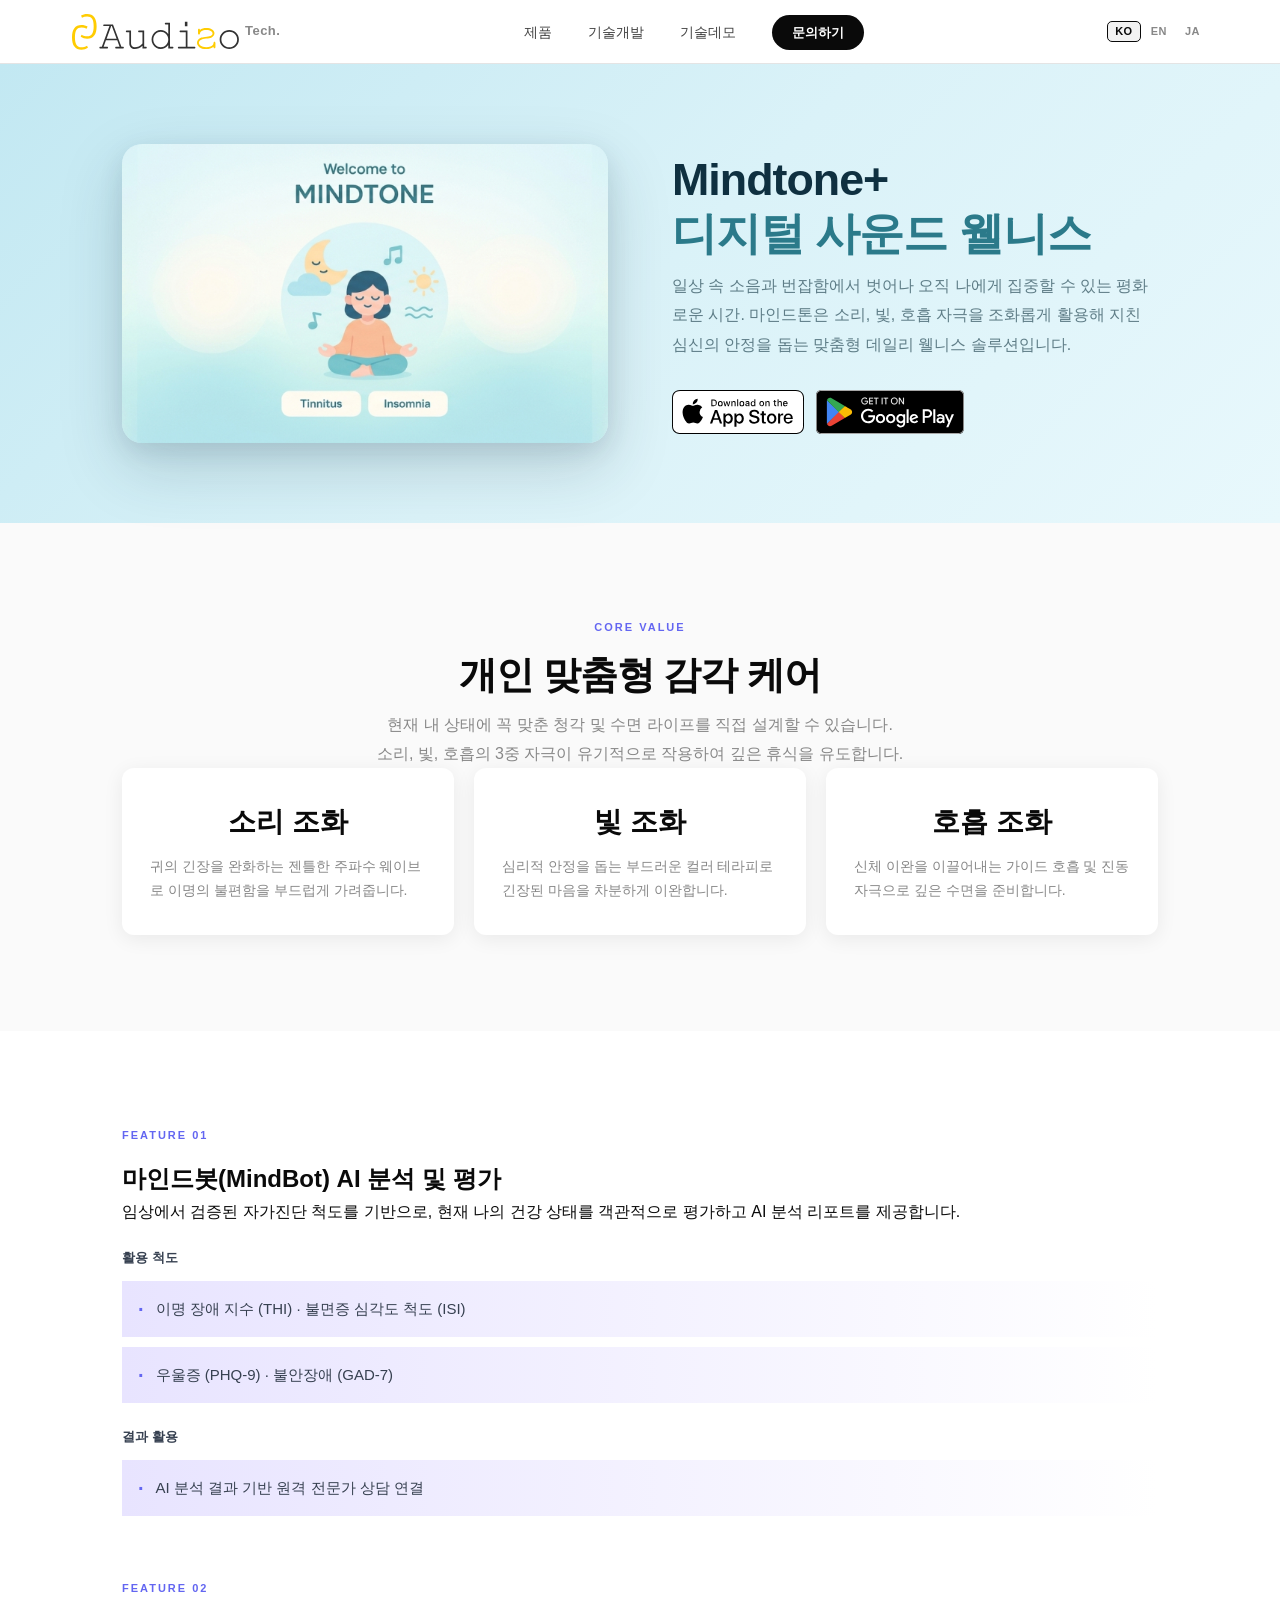
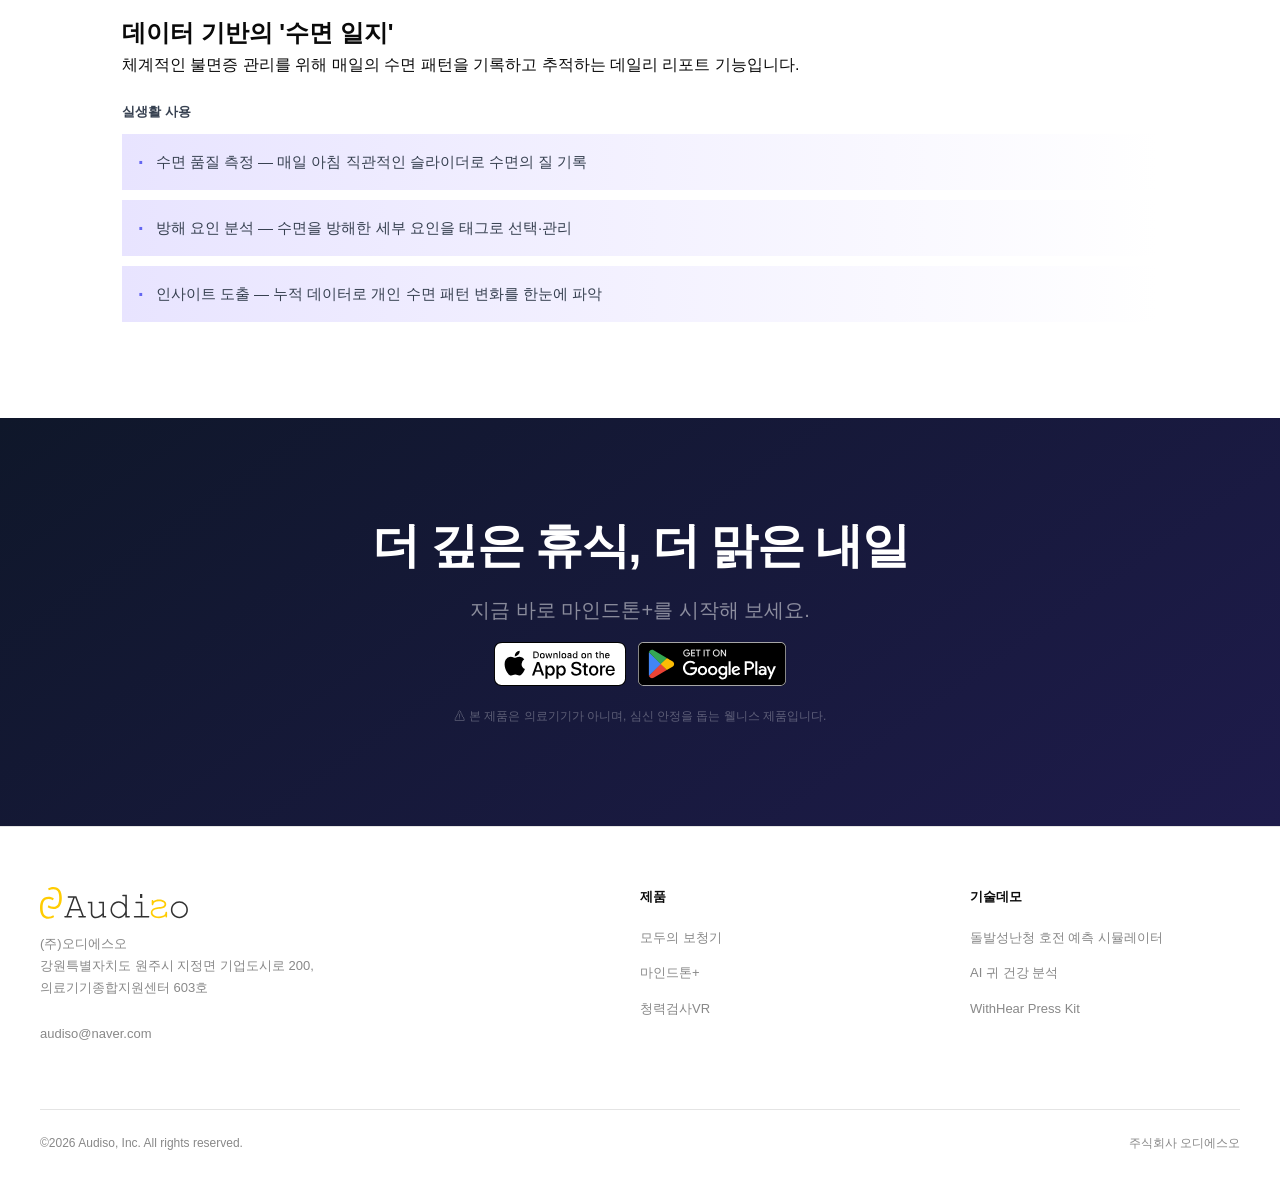
==== commit 641c612e: "Add Korean/English/Japanese multilingual support (i18n) - New js/i18n.js: custom i18n engine with KO" ====
--- a/products/prod_mindtone.html
+++ b/products/prod_mindtone.html
@@ -87,18 +87,18 @@
         <img src="../images/img_prod_mt.jpg" alt="마인드톤 플러스" />
       </div>
       <div>
-        <h1>Mindtone+<br /><span>디지털 사운드 웰니스</span></h1>
-          <p class="mt-hero-desc">일상 속 소음과 번잡함에서 벗어나 오직 나에게 집중할 수 있는 평화로운 시간. 마인드톤은 소리, 빛, 호흡 자극을 조화롭게 활용해 지친 심신의 안정을 돕는 맞춤형 데일리 웰니스 솔루션입니다.</p>
+        <h1 data-i18n-html="mt.hero.h1">Mindtone+<br /><span>디지털 사운드 웰니스</span></h1>
+          <p class="mt-hero-desc" data-i18n="mt.hero.desc">일상 속 소음과 번잡함에서 벗어나 오직 나에게 집중할 수 있는 평화로운 시간. 마인드톤은 소리, 빛, 호흡 자극을 조화롭게 활용해 지친 심신의 안정을 돕는 맞춤형 데일리 웰니스 솔루션입니다.</p>
           <div class="mt-store-btns">
-            <a href="#" class="mt-store-btn">
+            <a href="https://apps.apple.com/kr/app/%EB%A7%88%EC%9D%B8%EB%93%9C%ED%86%A4-mindtone-%EC%82%AC%EC%9A%B4%EB%93%9C-%EC%9B%B0%EB%8B%88%EC%8A%A4/id6759947338" target="_blank" class="mt-store-btn">
               <img src="../images/Download_on_the_App_Store_Badge.svg" alt="Download on the App Store" />
             </a>
-            <a href="#" class="mt-store-btn">
+            <a href="https://play.google.com/store/apps/details?id=kr.co.audiso.mindtone&hl=ko" target="_blank" class="mt-store-btn">
               <img src="../images/GetItOnGooglePlay_Badge.svg" alt="Get it on Google Play" />
             </a>
           </div>
       </div>
-      
+
     </div>
   </section>
 
@@ -107,21 +107,21 @@
     <div class="prod-wrap">
       <div class="prod-header-center">
         <div class="prod-eyebrow">Core Value</div>
-        <h2 class="prod-section-title">개인 맞춤형 감각 케어</h2>
-        <p class="prod-section-desc">현재 내 상태에 꼭 맞춘 청각 및 수면 라이프를 직접 설계할 수 있습니다.</br> 소리, 빛, 호흡의 3중 자극이 유기적으로 작용하여 깊은 휴식을 유도합니다.</p>
+        <h2 class="prod-section-title" data-i18n="mt.core.title">개인 맞춤형 감각 케어</h2>
+        <p class="prod-section-desc" data-i18n-html="mt.core.desc">현재 내 상태에 꼭 맞춘 청각 및 수면 라이프를 직접 설계할 수 있습니다.</br> 소리, 빛, 호흡의 3중 자극이 유기적으로 작용하여 깊은 휴식을 유도합니다.</p>
       </div>
       <div class="prod-grid-3">
         <div class="prod-card">
-          <h3>소리 조화</h3>
-          <p>귀의 긴장을 완화하는 젠틀한 주파수 웨이브로 이명의 불편함을 부드럽게 가려줍니다.</p>
+          <h3 data-i18n="mt.core.card1.h3">소리 조화</h3>
+          <p data-i18n="mt.core.card1.p">귀의 긴장을 완화하는 젠틀한 주파수 웨이브로 이명의 불편함을 부드럽게 가려줍니다.</p>
         </div>
         <div class="prod-card">
-          <h3>빛 조화</h3>
-          <p>심리적 안정을 돕는 부드러운 컬러 테라피로 긴장된 마음을 차분하게 이완합니다.</p>
+          <h3 data-i18n="mt.core.card2.h3">빛 조화</h3>
+          <p data-i18n="mt.core.card2.p">심리적 안정을 돕는 부드러운 컬러 테라피로 긴장된 마음을 차분하게 이완합니다.</p>
         </div>
         <div class="prod-card">
-          <h3>호흡 조화</h3>
-          <p>신체 이완을 이끌어내는 가이드 호흡 및 진동 자극으로 깊은 수면을 준비합니다.</p>
+          <h3 data-i18n="mt.core.card3.h3">호흡 조화</h3>
+          <p data-i18n="mt.core.card3.p">신체 이완을 이끌어내는 가이드 호흡 및 진동 자극으로 깊은 수면을 준비합니다.</p>
         </div>
       </div>
     </div>
@@ -134,29 +134,29 @@
       <!-- Feature 01 -->
       <div class="mt-feature">
         <div class="prod-eyebrow">Feature 01</div>
-        <h2>마인드봇(MindBot) AI 분석 및 평가</h2>
-        <p>임상에서 검증된 자가진단 척도를 기반으로, 현재 나의 건강 상태를 객관적으로 평가하고 AI 분석 리포트를 제공합니다.</p>
-        <div class="mt-sub-title">활용 척도</div>
+        <h2 data-i18n="mt.feat1.h2">마인드봇(MindBot) AI 분석 및 평가</h2>
+        <p data-i18n="mt.feat1.p">임상에서 검증된 자가진단 척도를 기반으로, 현재 나의 건강 상태를 객관적으로 평가하고 AI 분석 리포트를 제공합니다.</p>
+        <div class="mt-sub-title" data-i18n="mt.feat1.sub1">활용 척도</div>
         <div class="mt-scale-list">
-          <div class="mt-scale-item">이명 장애 지수 (THI) · 불면증 심각도 척도 (ISI)</div>
-          <div class="mt-scale-item">우울증 (PHQ-9) · 불안장애 (GAD-7)</div>
+          <div class="mt-scale-item" data-i18n="mt.feat1.scale1">이명 장애 지수 (THI) · 불면증 심각도 척도 (ISI)</div>
+          <div class="mt-scale-item" data-i18n="mt.feat1.scale2">우울증 (PHQ-9) · 불안장애 (GAD-7)</div>
         </div>
-        <div class="mt-sub-title">결과 활용</div>
+        <div class="mt-sub-title" data-i18n="mt.feat1.sub2">결과 활용</div>
         <div class="mt-scale-list">
-          <div class="mt-scale-item">AI 분석 결과 기반 원격 전문가 상담 연결</div>
+          <div class="mt-scale-item" data-i18n="mt.feat1.scale3">AI 분석 결과 기반 원격 전문가 상담 연결</div>
         </div>
       </div>
 
       <!-- Feature 02 -->
       <div class="mt-feature">
         <div class="prod-eyebrow">Feature 02</div>
-        <h2>데이터 기반의 '수면 일지'</h2>
-        <p>체계적인 불면증 관리를 위해 매일의 수면 패턴을 기록하고 추적하는 데일리 리포트 기능입니다.</p>
-        <div class="mt-sub-title">실생활 사용</div>
+        <h2 data-i18n="mt.feat2.h2">데이터 기반의 '수면 일지'</h2>
+        <p data-i18n="mt.feat2.p">체계적인 불면증 관리를 위해 매일의 수면 패턴을 기록하고 추적하는 데일리 리포트 기능입니다.</p>
+        <div class="mt-sub-title" data-i18n="mt.feat2.sub1">실생활 사용</div>
         <div class="mt-scale-list">
-          <div class="mt-scale-item">수면 품질 측정 — 매일 아침 직관적인 슬라이더로 수면의 질 기록</div>
-          <div class="mt-scale-item">방해 요인 분석 — 수면을 방해한 세부 요인을 태그로 선택·관리</div>
-          <div class="mt-scale-item">인사이트 도출 — 누적 데이터로 개인 수면 패턴 변화를 한눈에 파악</div>
+          <div class="mt-scale-item" data-i18n="mt.feat2.scale1">수면 품질 측정 — 매일 아침 직관적인 슬라이더로 수면의 질 기록</div>
+          <div class="mt-scale-item" data-i18n="mt.feat2.scale2">방해 요인 분석 — 수면을 방해한 세부 요인을 태그로 선택·관리</div>
+          <div class="mt-scale-item" data-i18n="mt.feat2.scale3">인사이트 도출 — 누적 데이터로 개인 수면 패턴 변화를 한눈에 파악</div>
         </div>
       </div>
 
@@ -165,20 +165,21 @@
 
   <!-- CTA -->
   <section class="mt-cta">
-    <h2>더 깊은 휴식, 더 맑은 내일</h2>
-    <p class="mt-cta-sub">지금 바로 마인드톤+를 시작해 보세요.</p>
+    <h2 data-i18n="mt.cta.h2">더 깊은 휴식, 더 맑은 내일</h2>
+    <p class="mt-cta-sub" data-i18n="mt.cta.sub">지금 바로 마인드톤+를 시작해 보세요.</p>
     <div class="mt-store-btns">
-      <a href="#" class="mt-store-btn">
+      <a href="https://apps.apple.com/kr/app/%EB%A7%88%EC%9D%B8%EB%93%9C%ED%86%A4-mindtone-%EC%82%AC%EC%9A%B4%EB%93%9C-%EC%9B%B0%EB%8B%88%EC%8A%A4/id6759947338" target="_blank" class="mt-store-btn">
         <img src="../images/Download_on_the_App_Store_Badge.svg" alt="Download on the App Store" />
       </a>
-      <a href="#" class="mt-store-btn">
+      <a href="https://play.google.com/store/apps/details?id=kr.co.audiso.mindtone&hl=ko" target="_blank" class="mt-store-btn">
         <img src="../images/GetItOnGooglePlay_Badge.svg" alt="Get it on Google Play" />
       </a>
     </div>
-    <p class="mt-disclaimer">⚠ 본 제품은 의료기기가 아니며, 심신 안정을 돕는 웰니스 제품입니다.</p>
+    <p class="mt-disclaimer" data-i18n="mt.cta.disclaimer">⚠ 본 제품은 의료기기가 아니며, 심신 안정을 돕는 웰니스 제품입니다.</p>
   </section>
 
   <footer></footer>
+  <script src="../js/i18n.js"></script>
   <script src="../js/components.js"></script>
 </body>
 </html>
--- a/css/style.css
+++ b/css/style.css
@@ -97,6 +97,36 @@
 }
 
 .nav-cta:hover { background: var(--gray-700) !important; }
+
+/* ── nav-right 그룹 ── */
+.nav-right {
+  display: flex;
+  align-items: center;
+  gap: 8px;
+}
+
+/* ── 언어 스위처 ── */
+.lang-switcher {
+  display: flex;
+  align-items: center;
+  gap: 2px;
+}
+
+.lang-btn {
+  font-size: 11px;
+  font-weight: 600;
+  letter-spacing: 0.5px;
+  color: var(--gray-500);
+  background: none;
+  border: 1px solid transparent;
+  cursor: pointer;
+  padding: 4px 7px;
+  border-radius: 5px;
+  transition: color 0.2s, background 0.2s, border-color 0.2s;
+  line-height: 1;
+}
+.lang-btn:hover { color: var(--black); background: var(--gray-100); }
+.lang-btn.active { color: var(--black); border-color: var(--gray-300); background: var(--gray-100); }
 
 /* ── 햄버거 버튼 ── */
 .nav-hamburger {
@@ -891,6 +921,10 @@
 .footer-bottom p {
   font-size: 12px;
   color: var(--gray-500);
+}
+.footer-bottom a,
+.footer-brand a[href^="mailto"] {
+  color: inherit; text-decoration: none;
 }
 
 /* ── RESPONSIVE ── */
--- a/products/css/products.css
+++ b/products/css/products.css
@@ -31,7 +31,7 @@
 }
 .prod-section-desc { font-size: 16px; color: var(--gray-500); line-height: 1.8; }
 
-.prod-header-center { text-align: center; margin-bottom: 56px; }
+.prod-header-center { text-align: center;}
 .prod-header-center .prod-section-title { margin-bottom: 14px; }
 .prod-header-center .prod-section-desc { max-width: 800px; margin: 0 auto; }
 
